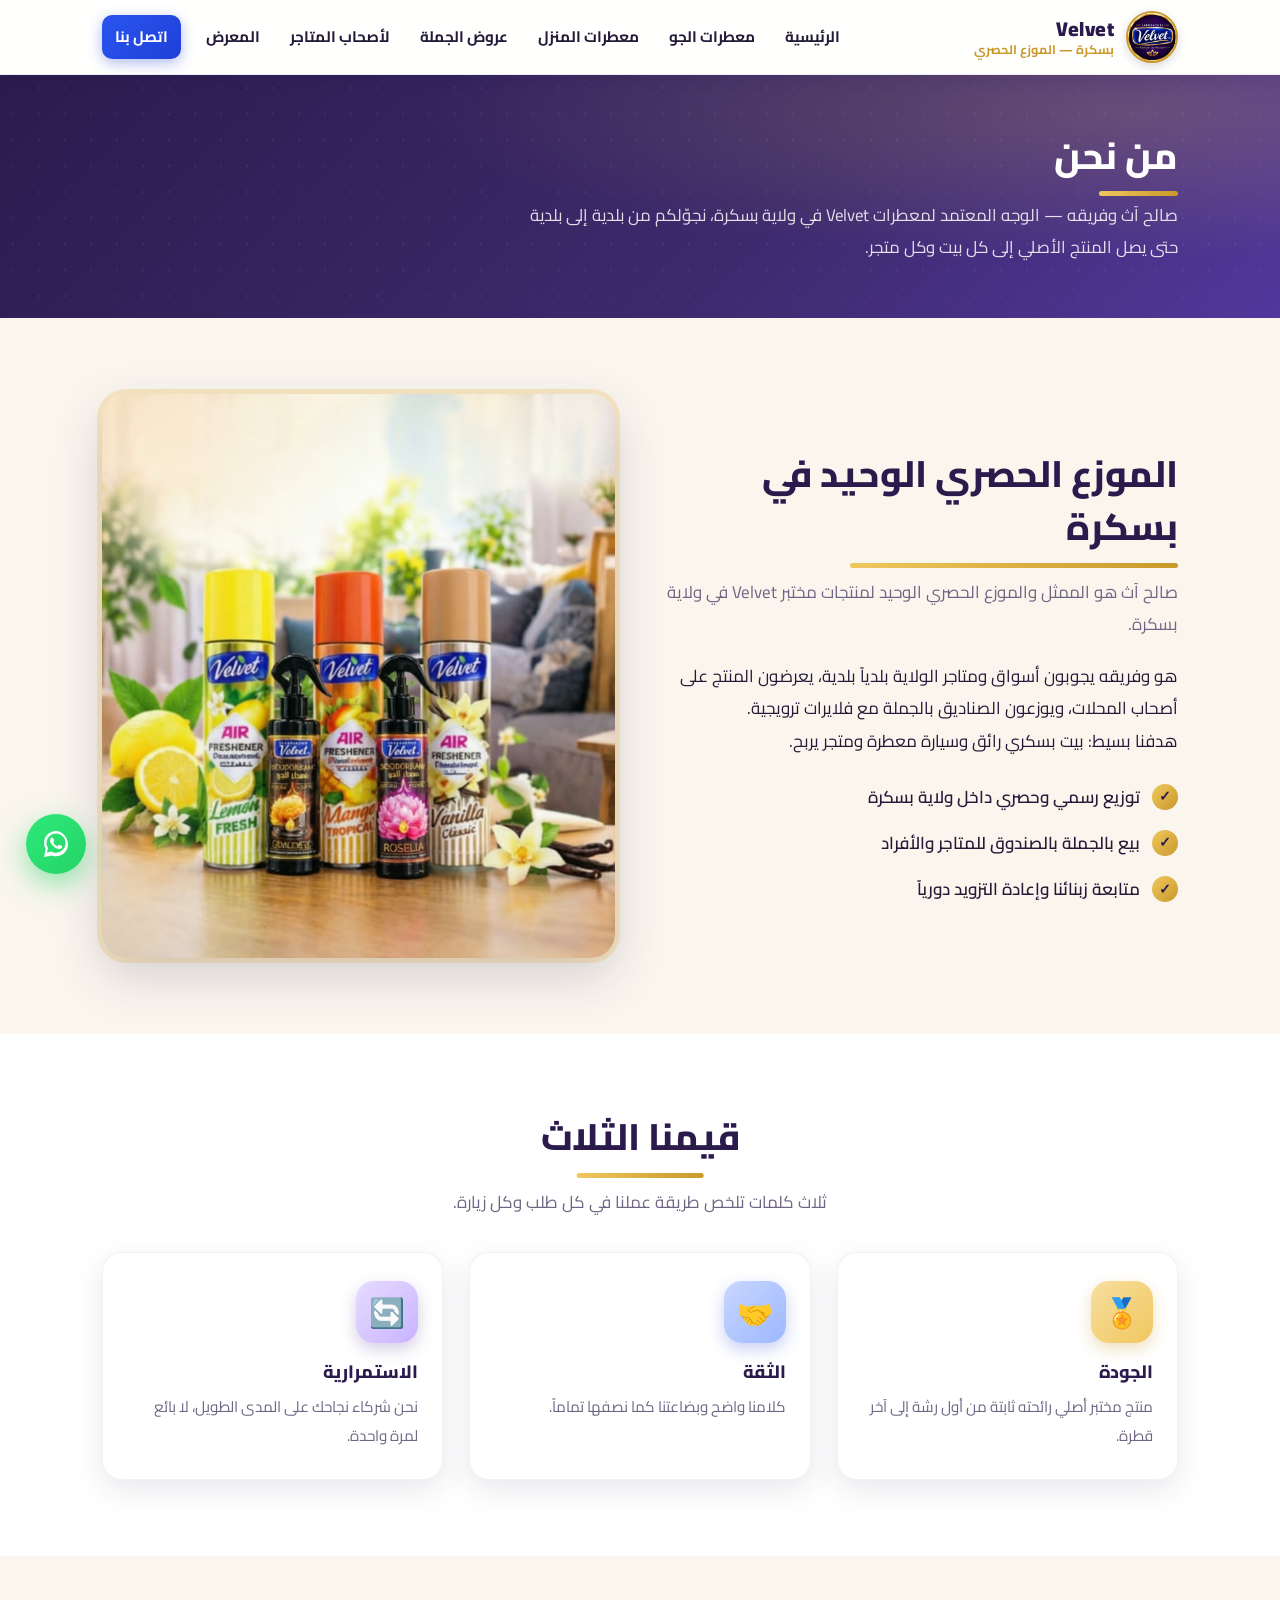
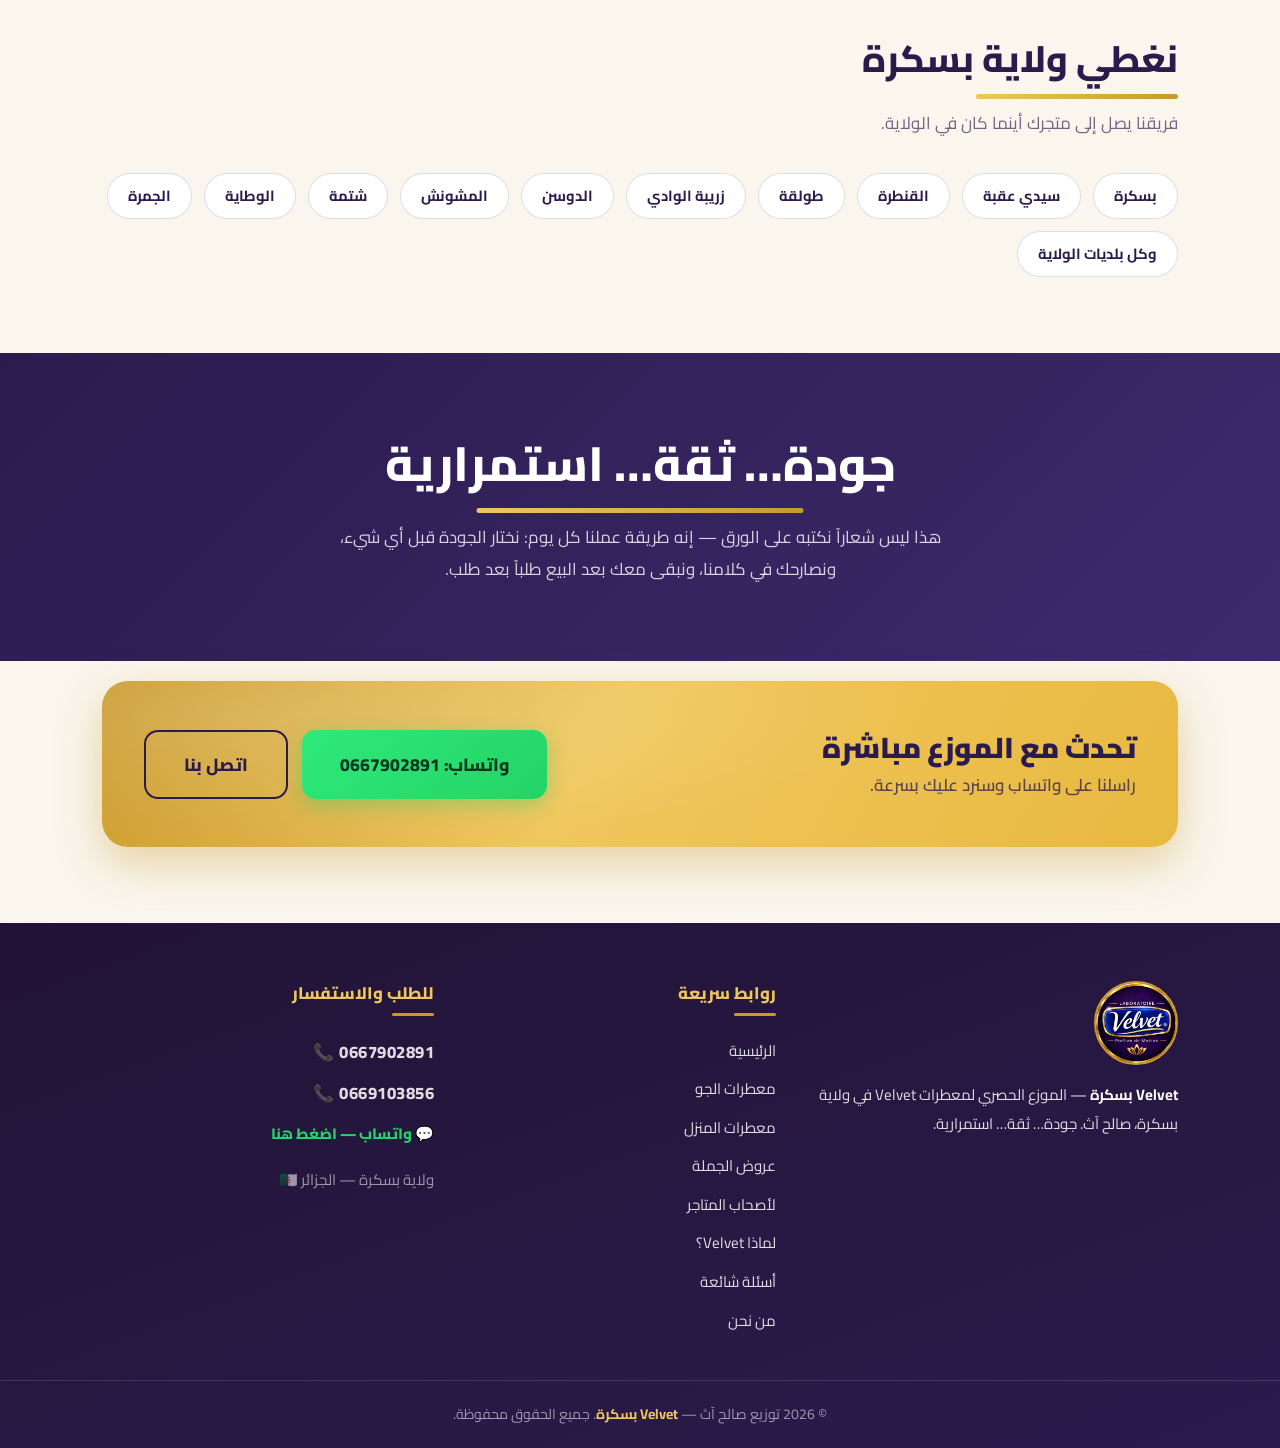
==== index.html @ 6534874d "Add files via upload first commit" ====
<!DOCTYPE html>
<html lang="ar" dir="rtl">
<head>
  <meta charset="UTF-8">
  <meta name="viewport" content="width=device-width, initial-scale=1.0">
  <title>من نحن | صالح آث — الموزع الحصري لمعطرات Velvet في بسكرة</title>
  <meta name="description" content="تعرف على صالح آث وفريقه — الموزع الحصري الوحيد لمعطرات Velvet في ولاية بسكرة. جودة… ثقة… استمرارية. 0667902891">
  <link rel="icon" type="image/jpeg" href="assets/img/velvet-logo.jpg">
  <link rel="preconnect" href="https://fonts.googleapis.com">
  <link rel="preconnect" href="https://fonts.gstatic.com" crossorigin>
  <link href="https://fonts.googleapis.com/css2?family=Cairo:wght@400;600;700;800;900&display=swap" rel="stylesheet">
  <link rel="stylesheet" href="css/style.css">
</head>
<body>

  <!-- ===== الترويسة ===== -->
  <header class="site-header">
    <div class="container header-inner">
      <a href="index.html" class="brand">
        <img src="assets/img/velvet-logo.jpg" alt="شعار Velvet" class="brand-logo">
        <span class="brand-text">
          <strong>Velvet</strong>
          <small>بسكرة — الموزع الحصري</small>
        </span>
      </a>
      <nav class="main-nav" id="mainNav">
        <a href="index.html">الرئيسية</a>
        <a href="air-freshener.html">معطرات الجو</a>
        <a href="home-parfum.html">معطرات المنزل</a>
        <a href="offers.html">عروض الجملة</a>
        <a href="for-stores.html">لأصحاب المتاجر</a>
        <a href="gallery.html">المعرض</a>
        <a href="contact.html" class="nav-cta">اتصل بنا</a>
      </nav>
      <button class="nav-toggle" id="navToggle" aria-label="فتح القائمة">☰</button>
    </div>
  </header>

  <main>
    <!-- ===== واجهة الصفحة ===== -->
    <section class="page-hero">
      <div class="container">
        <h1 class="section-title">من نحن</h1>
        <p>صالح آث وفريقه — الوجه المعتمد لمعطرات Velvet في ولاية بسكرة، نجوّلكم من بلدية إلى بلدية حتى يصل المنتج الأصلي إلى كل بيت وكل متجر.</p>
      </div>
    </section>

    <!-- ===== من هو صالح آث ===== -->
    <section class="section">
      <div class="container split">
        <div class="reveal">
          <h2 class="section-title">الموزع الحصري الوحيد في بسكرة</h2>
          <p class="section-sub" style="margin-bottom: 20px;">
            صالح آث هو الممثل والموزع الحصري الوحيد لمنتجات مختبر Velvet في ولاية بسكرة.
          </p>
          <p>
            هو وفريقه يجوبون أسواق ومتاجر الولاية بلدياً بلدية، يعرضون المنتج على أصحاب المحلات، ويوزعون الصناديق بالجملة مع فلايرات ترويجية.
          </p>
          <p style="margin-bottom: 24px;">
            هدفنا بسيط: بيت بسكري رائق وسيارة معطرة ومتجر يربح.
          </p>
          <ul class="check-list">
            <li>توزيع رسمي وحصري داخل ولاية بسكرة</li>
            <li>بيع بالجملة بالصندوق للمتاجر والأفراد</li>
            <li>متابعة زبنائنا وإعادة التزويد دورياً</li>
          </ul>
        </div>
        <div class="split-img-wrap reveal">
          <img src="assets/img/collection.jpg" alt="عائلتا منتجات Velvet — معطرات الجو والمنزل" class="split-img">
        </div>
      </div>
    </section>

    <!-- ===== قيمنا الثلاث ===== -->
    <section class="section section-alt">
      <div class="container">
        <div class="center">
          <h2 class="section-title">قيمنا الثلاث</h2>
          <p class="section-sub">ثلاث كلمات تلخص طريقة عملنا في كل طلب وكل زيارة.</p>
        </div>
        <div class="grid-3">
          <div class="feature reveal">
            <div class="feature-icon">🏅</div>
            <h3>الجودة</h3>
            <p>منتج مختبر أصلي رائحته ثابتة من أول رشة إلى آخر قطرة.</p>
          </div>
          <div class="feature reveal">
            <div class="feature-icon blue">🤝</div>
            <h3>الثقة</h3>
            <p>كلامنا واضح وبضاعتنا كما نصفها تماماً.</p>
          </div>
          <div class="feature reveal">
            <div class="feature-icon purple">🔄</div>
            <h3>الاستمرارية</h3>
            <p>نحن شركاء نجاحك على المدى الطويل، لا بائع لمرة واحدة.</p>
          </div>
        </div>
      </div>
    </section>

    <!-- ===== تغطية الولاية ===== -->
    <section class="section">
      <div class="container reveal">
        <h2 class="section-title">نغطي ولاية بسكرة</h2>
        <p class="section-sub">فريقنا يصل إلى متجرك أينما كان في الولاية.</p>
        <div class="chip-row">
          <span class="chip">بسكرة</span>
          <span class="chip">سيدي عقبة</span>
          <span class="chip">القنطرة</span>
          <span class="chip">طولقة</span>
          <span class="chip">زريبة الوادي</span>
          <span class="chip">الدوسن</span>
          <span class="chip">المشونش</span>
          <span class="chip">شتمة</span>
          <span class="chip">الوطاية</span>
          <span class="chip">الجمرة</span>
          <span class="chip">وكل بلديات الولاية</span>
        </div>
      </div>
    </section>

    <!-- ===== الشعار ===== -->
    <section class="section section-dark">
      <div class="container center reveal">
        <h2 class="section-title" style="font-size: clamp(2rem, 5vw, 3rem);">جودة… ثقة… استمرارية</h2>
        <p class="section-sub" style="margin-bottom: 0;">
          هذا ليس شعاراً نكتبه على الورق — إنه طريقة عملنا كل يوم: نختار الجودة قبل أي شيء، ونصارحك في كلامنا، ونبقى معك بعد البيع طلباً بعد طلب.
        </p>
      </div>
    </section>

    <!-- ===== دعوة للتواصل ===== -->
    <section class="section" style="padding-top: 20px;">
      <div class="container">
        <div class="cta-band reveal">
          <div>
            <h2>تحدث مع الموزع مباشرة</h2>
            <p>راسلنا على واتساب وسنرد عليك بسرعة.</p>
          </div>
          <div class="cta-actions">
            <a href="https://wa.me/213667902891" class="btn btn-wa btn-lg" target="_blank" rel="noopener">واتساب: 0667902891</a>
            <a href="contact.html" class="btn btn-outline-dark btn-lg">اتصل بنا</a>
          </div>
        </div>
      </div>
    </section>
  </main>

  <!-- ===== التذييل ===== -->
  <footer class="site-footer">
    <div class="container footer-grid">
      <div class="footer-col">
        <img src="assets/img/velvet-logo.jpg" alt="Velvet — Parfum de Maison" class="footer-logo">
        <p><strong style="color:#fff;">Velvet بسكرة</strong> — الموزع الحصري لمعطرات Velvet في ولاية بسكرة، صالح آث. جودة… ثقة… استمرارية.</p>
      </div>
      <div class="footer-col">
        <h4>روابط سريعة</h4>
        <a href="index.html">الرئيسية</a>
        <a href="air-freshener.html">معطرات الجو</a>
        <a href="home-parfum.html">معطرات المنزل</a>
        <a href="offers.html">عروض الجملة</a>
        <a href="for-stores.html">لأصحاب المتاجر</a>
        <a href="why-us.html">لماذا Velvet؟</a>
        <a href="faq.html">أسئلة شائعة</a>
        <a href="about.html">من نحن</a>
      </div>
      <div class="footer-col">
        <h4>للطلب والاستفسار</h4>
        <a class="footer-phone" href="tel:0667902891">📞 0667902891</a>
        <a class="footer-phone" href="tel:0669103856">📞 0669103856</a>
        <a class="footer-wa" href="https://wa.me/213667902891" target="_blank" rel="noopener">💬 واتساب — اضغط هنا</a>
        <p class="footer-note">ولاية بسكرة — الجزائر 🇩🇿</p>
      </div>
    </div>
    <div class="footer-bottom">
      © <span id="year">2026</span> توزيع صالح آث — <span class="gold">Velvet بسكرة</span>. جميع الحقوق محفوظة.
    </div>
  </footer>

  <!-- ===== زر واتساب العائم ===== -->
  <a href="https://wa.me/213667902891" class="wa-float" target="_blank" rel="noopener" aria-label="تواصل معنا عبر واتساب">
    <svg viewBox="0 0 32 32"><path d="M16 3C9.4 3 4 8.4 4 15c0 2.1.6 4.2 1.7 6L4 29l8.2-1.6c1.2.6 2.5.9 3.8.9 6.6 0 12-5.4 12-12S22.6 3 16 3zm0 21.8c-1.2 0-2.4-.3-3.4-.9l-.7-.4-4.9 1 1-4.7-.5-.7C6.9 17.9 6.5 16.5 6.5 15 6.5 9.8 10.8 5.5 16 5.5S25.5 9.8 25.5 15 21.2 24.8 16 24.8zm5.4-7.1c-.3-.1-1.7-.9-2-1-.3-.1-.5-.1-.7.1-.2.3-.8 1-.9 1.2-.2.2-.3.2-.6.1-.3-.1-1.2-.5-2.3-1.4-.9-.8-1.4-1.7-1.6-2-.2-.3 0-.5.1-.6l.5-.6c.2-.2.2-.3.3-.5.1-.2 0-.4 0-.5 0-.1-.7-1.7-1-2.3-.3-.6-.5-.5-.7-.5h-.6c-.2 0-.5.1-.8.4-.3.3-1 1-1 2.5s1.1 2.9 1.2 3.1c.1.2 2.1 3.2 5.1 4.5.7.3 1.3.5 1.7.6.7.2 1.4.2 1.9.1.6-.1 1.7-.7 2-1.4.2-.7.2-1.3.2-1.4-.1-.1-.3-.2-.6-.3z"/></svg>
  </a>

  <script src="js/config.js"></script>
  <script src="js/main.js"></script>
</body>
</html>
---- css/style.css ----
/* ============================================================
   Velvet Biskra — Design System
   الموزع الحصري لولاية بسكرة — صالح آث
   ============================================================ */

:root {
  --purple: #2b1b4d;
  --purple-2: #3d2a6d;
  --purple-3: #52379b;
  --blue: #1e40d8;
  --blue-2: #2a55f0;
  --gold: #c9992b;
  --gold-2: #f0c75e;
  --gold-3: #f7dfa0;
  --cream: #faf6ee;
  --cream-2: #f3ecdd;
  --white: #ffffff;
  --ink: #241a38;
  --muted: #6f6584;
  --green: #25d366;
  --green-dark: #128c4b;
  --shadow: 0 10px 30px rgba(43, 27, 77, 0.10);
  --shadow-lg: 0 18px 50px rgba(43, 27, 77, 0.18);
  --radius: 20px;
  --header-h: 74px;
}

* { margin: 0; padding: 0; box-sizing: border-box; }

html { scroll-behavior: smooth; }

body {
  font-family: 'Cairo', 'Segoe UI', Tahoma, sans-serif;
  background: var(--cream);
  color: var(--ink);
  line-height: 1.9;
  font-size: 17px;
  overflow-x: hidden;
}

img { max-width: 100%; display: block; }
a { color: inherit; text-decoration: none; }
ul { list-style: none; }

.container {
  max-width: 1120px;
  margin-inline: auto;
  padding-inline: 22px;
}

main { min-height: 60vh; }

/* ---------- Typography ---------- */

h1, h2, h3, h4 { line-height: 1.45; font-weight: 800; }

.section-title {
  font-size: clamp(1.55rem, 3.4vw, 2.3rem);
  color: var(--purple);
  position: relative;
  display: inline-block;
  padding-bottom: 14px;
  margin-bottom: 8px;
}

.section-title::after {
  content: "";
  position: absolute;
  bottom: 0;
  right: 0;
  width: 64%;
  height: 5px;
  border-radius: 99px;
  background: linear-gradient(90deg, var(--gold-2), var(--gold));
}

.section-sub {
  color: var(--muted);
  font-size: 1.06rem;
  max-width: 640px;
  margin-bottom: 34px;
}

.center { text-align: center; }
.center .section-title::after { right: 50%; transform: translateX(50%); }
.center .section-sub { margin-inline: auto; }

/* ---------- Header ---------- */

.site-header {
  position: sticky;
  top: 0;
  z-index: 100;
  background: rgba(255, 255, 255, 0.92);
  backdrop-filter: blur(10px);
  -webkit-backdrop-filter: blur(10px);
  border-bottom: 1px solid rgba(43, 27, 77, 0.08);
  box-shadow: 0 2px 18px rgba(43, 27, 77, 0.06);
}

.header-inner {
  height: var(--header-h);
  display: flex;
  align-items: center;
  justify-content: space-between;
  gap: 18px;
}

.brand { display: flex; align-items: center; gap: 12px; flex-shrink: 0; }

.brand-logo {
  width: 52px;
  height: 52px;
  border-radius: 50%;
  object-fit: cover;
  border: 2px solid var(--gold);
  box-shadow: 0 3px 10px rgba(43, 27, 77, 0.18);
}

.brand-text { display: flex; flex-direction: column; line-height: 1.3; }
.brand-text strong { color: var(--purple); font-size: 1.25rem; font-weight: 900; letter-spacing: 0.5px; }
.brand-text small { color: var(--gold); font-weight: 700; font-size: 0.78rem; }

.main-nav { display: flex; align-items: center; gap: 4px; }

.main-nav a {
  padding: 8px 13px;
  border-radius: 10px;
  font-weight: 700;
  font-size: 0.95rem;
  color: var(--ink);
  transition: color .2s, background .2s;
}

.main-nav a:hover { color: var(--blue); background: rgba(30, 64, 216, 0.07); }

.main-nav a.active { color: var(--purple); background: rgba(201, 153, 43, 0.14); }

.main-nav a.nav-cta {
  background: linear-gradient(135deg, var(--blue-2), var(--blue));
  color: #fff;
  margin-inline-start: 8px;
  box-shadow: 0 4px 14px rgba(30, 64, 216, 0.35);
}

.main-nav a.nav-cta:hover { background: var(--blue); color: #fff; }

.nav-toggle {
  display: none;
  background: none;
  border: 2px solid var(--purple);
  color: var(--purple);
  font-size: 1.45rem;
  border-radius: 12px;
  width: 46px;
  height: 46px;
  cursor: pointer;
  line-height: 1;
}

/* ---------- Hero (home) ---------- */

.hero {
  position: relative;
  background:
    radial-gradient(ellipse 60% 45% at 85% 10%, rgba(240, 199, 94, 0.22), transparent),
    radial-gradient(ellipse 50% 40% at 10% 90%, rgba(42, 85, 240, 0.30), transparent),
    linear-gradient(135deg, var(--purple) 0%, var(--purple-2) 55%, var(--purple-3) 100%);
  color: #fff;
  overflow: hidden;
}

.hero::before {
  content: "";
  position: absolute;
  inset: 0;
  background-image: radial-gradient(rgba(255,255,255,0.07) 1.5px, transparent 1.5px);
  background-size: 26px 26px;
  pointer-events: none;
}

.hero-inner {
  display: grid;
  grid-template-columns: 1.15fr 0.85fr;
  align-items: center;
  gap: 44px;
  padding-block: 72px 84px;
}

.hero-badge {
  display: inline-flex;
  align-items: center;
  gap: 8px;
  background: linear-gradient(135deg, var(--gold-2), var(--gold));
  color: var(--purple);
  font-weight: 800;
  font-size: 0.9rem;
  padding: 7px 18px;
  border-radius: 99px;
  margin-bottom: 20px;
  box-shadow: 0 4px 16px rgba(201, 153, 43, 0.45);
}

.hero-title {
  font-size: clamp(1.9rem, 5vw, 3.1rem);
  font-weight: 900;
  margin-bottom: 16px;
}

.hero-title .gold { color: var(--gold-2); }

.hero-lead {
  font-size: 1.12rem;
  color: rgba(255, 255, 255, 0.88);
  max-width: 540px;
  margin-bottom: 30px;
}

.hero-cta { display: flex; flex-wrap: wrap; gap: 14px; }

.hero-img-wrap { position: relative; }

.hero-img {
  border-radius: 26px;
  box-shadow: var(--shadow-lg), 0 0 0 6px rgba(240, 199, 94, 0.25);
  transform: rotate(-1.5deg);
  width: 100%;
  object-fit: cover;
  aspect-ratio: 4 / 4.6;
}

.hero-strip {
  display: flex;
  align-items: center;
  gap: 12px;
  background: rgba(255, 255, 255, 0.12);
  border: 1px solid rgba(255, 255, 255, 0.22);
  backdrop-filter: blur(6px);
  border-radius: 16px;
  padding: 10px 18px;
  position: absolute;
  bottom: -22px;
  right: 18px;
  font-weight: 800;
  font-size: 0.92rem;
  box-shadow: var(--shadow);
}

.hero-strip .dot { width: 10px; height: 10px; border-radius: 50%; background: var(--green); box-shadow: 0 0 0 4px rgba(37, 211, 102, 0.25); }

/* ---------- Inner page hero ---------- */

.page-hero {
  background:
    radial-gradient(ellipse 55% 60% at 88% 15%, rgba(240, 199, 94, 0.20), transparent),
    linear-gradient(135deg, var(--purple) 0%, var(--purple-2) 60%, var(--purple-3) 100%);
  color: #fff;
  padding-block: 54px;
  position: relative;
  overflow: hidden;
}

.page-hero::before {
  content: "";
  position: absolute;
  inset: 0;
  background-image: radial-gradient(rgba(255,255,255,0.06) 1.5px, transparent 1.5px);
  background-size: 26px 26px;
}

.page-hero .section-title { color: #fff; margin-bottom: 4px; }
.page-hero .section-title::after { background: linear-gradient(90deg, var(--gold-2), var(--gold)); }
.page-hero p { color: rgba(255,255,255,0.85); max-width: 660px; font-size: 1.05rem; }

/* ---------- Buttons ---------- */

.btn {
  display: inline-flex;
  align-items: center;
  justify-content: center;
  gap: 10px;
  padding: 13px 30px;
  border-radius: 14px;
  font-weight: 800;
  font-size: 1.02rem;
  transition: transform .18s, box-shadow .18s, background .18s;
  cursor: pointer;
  border: none;
}

.btn:hover { transform: translateY(-2px); }

.btn-gold {
  background: linear-gradient(135deg, var(--gold-2), var(--gold));
  color: var(--purple);
  box-shadow: 0 6px 20px rgba(201, 153, 43, 0.45);
}

.btn-wa {
  background: linear-gradient(135deg, #2ee97a, var(--green));
  color: #08371d;
  box-shadow: 0 6px 20px rgba(37, 211, 102, 0.4);
}

.btn-blue {
  background: linear-gradient(135deg, var(--blue-2), var(--blue));
  color: #fff;
  box-shadow: 0 6px 20px rgba(30, 64, 216, 0.4);
}

.btn-outline {
  background: transparent;
  color: #fff;
  border: 2px solid rgba(255, 255, 255, 0.65);
}

.btn-outline:hover { background: rgba(255, 255, 255, 0.12); }

.btn-outline-dark {
  background: transparent;
  color: var(--purple);
  border: 2px solid var(--purple);
}

.btn-outline-dark:hover { background: rgba(43, 27, 77, 0.06); }

.btn-lg { padding: 16px 38px; font-size: 1.1rem; }

/* ---------- Sections ---------- */

.section { padding-block: 76px; }

.section-alt { background: var(--white); }

.section-dark {
  background: linear-gradient(135deg, var(--purple) 0%, var(--purple-2) 100%);
  color: #fff;
}

.section-dark .section-title { color: #fff; }
.section-dark .section-sub { color: rgba(255, 255, 255, 0.8); }

/* ---------- Grids & Cards ---------- */

.grid-2 { display: grid; grid-template-columns: repeat(2, 1fr); gap: 26px; }
.grid-3 { display: grid; grid-template-columns: repeat(3, 1fr); gap: 26px; }
.grid-4 { display: grid; grid-template-columns: repeat(4, 1fr); gap: 22px; }

.card {
  background: var(--white);
  border-radius: var(--radius);
  box-shadow: var(--shadow);
  overflow: hidden;
  transition: transform .22s, box-shadow .22s;
  display: flex;
  flex-direction: column;
  border: 1px solid rgba(43, 27, 77, 0.06);
}

.card:hover { transform: translateY(-6px); box-shadow: var(--shadow-lg); }

.card-img { width: 100%; object-fit: cover; aspect-ratio: 4 / 4.4; }

.card-body { padding: 24px 24px 28px; flex: 1; display: flex; flex-direction: column; align-items: flex-start; gap: 10px; }

.card-title { font-size: 1.22rem; color: var(--purple); font-weight: 800; }

.card-text { color: var(--muted); font-size: 0.98rem; flex: 1; }

.card .btn { margin-top: 8px; }

.tag {
  display: inline-block;
  background: rgba(201, 153, 43, 0.15);
  color: #8a6510;
  font-size: 0.8rem;
  font-weight: 800;
  padding: 3px 13px;
  border-radius: 99px;
}

.tag-blue { background: rgba(30, 64, 216, 0.1); color: var(--blue); }

/* ---------- Feature cards ---------- */

.feature {
  background: var(--white);
  border-radius: var(--radius);
  padding: 28px 24px;
  box-shadow: var(--shadow);
  border: 1px solid rgba(43, 27, 77, 0.06);
  transition: transform .22s, box-shadow .22s;
}

.feature:hover { transform: translateY(-5px); box-shadow: var(--shadow-lg); }

.feature-icon {
  width: 62px;
  height: 62px;
  border-radius: 18px;
  display: flex;
  align-items: center;
  justify-content: center;
  font-size: 1.8rem;
  margin-bottom: 16px;
  background: linear-gradient(135deg, var(--gold-3), var(--gold-2));
  box-shadow: 0 6px 16px rgba(201, 153, 43, 0.3);
}

.feature-icon.blue { background: linear-gradient(135deg, #c9d6ff, #9db8ff); box-shadow: 0 6px 16px rgba(30, 64, 216, 0.25); }
.feature-icon.purple { background: linear-gradient(135deg, #e6dcff, #c9b3ff); box-shadow: 0 6px 16px rgba(82, 55, 155, 0.25); }

.feature h3 { font-size: 1.12rem; color: var(--purple); margin-bottom: 8px; }

.feature p { color: var(--muted); font-size: 0.95rem; }

.section-dark .feature { background: rgba(255, 255, 255, 0.07); border-color: rgba(255, 255, 255, 0.14); backdrop-filter: blur(4px); }
.section-dark .feature h3 { color: var(--gold-2); }
.section-dark .feature p { color: rgba(255, 255, 255, 0.82); }
.section-dark .feature-icon { background: linear-gradient(135deg, var(--gold-2), var(--gold)); }

/* ---------- Check list ---------- */

.check-list { display: flex; flex-direction: column; gap: 14px; }

.check-list li {
  position: relative;
  padding-inline-start: 38px;
  font-weight: 600;
}

.check-list li::before {
  content: "✓";
  position: absolute;
  right: 0;
  top: 3px;
  width: 26px;
  height: 26px;
  border-radius: 50%;
  background: linear-gradient(135deg, var(--gold-2), var(--gold));
  color: var(--purple);
  font-weight: 900;
  font-size: 0.85rem;
  display: flex;
  align-items: center;
  justify-content: center;
}

/* ---------- Steps ---------- */

.steps { display: grid; grid-template-columns: repeat(3, 1fr); gap: 26px; counter-reset: step; }

.step {
  background: var(--white);
  border-radius: var(--radius);
  padding: 34px 26px 28px;
  box-shadow: var(--shadow);
  text-align: center;
  position: relative;
  border: 1px solid rgba(43, 27, 77, 0.06);
}

.step-num {
  width: 54px;
  height: 54px;
  margin: 0 auto 16px;
  border-radius: 50%;
  background: linear-gradient(135deg, var(--purple-2), var(--purple));
  color: var(--gold-2);
  font-size: 1.5rem;
  font-weight: 900;
  display: flex;
  align-items: center;
  justify-content: center;
  box-shadow: 0 8px 20px rgba(43, 27, 77, 0.3);
}

.step h3 { color: var(--purple); font-size: 1.1rem; margin-bottom: 8px; }
.step p { color: var(--muted); font-size: 0.95rem; }

/* ---------- Scent cards ---------- */

.scent-card {
  background: var(--white);
  border-radius: 18px;
  padding: 22px;
  box-shadow: var(--shadow);
  border: 1px solid rgba(43, 27, 77, 0.06);
  display: flex;
  align-items: center;
  gap: 16px;
  transition: transform .2s, box-shadow .2s;
}

.scent-card:hover { transform: translateY(-4px); box-shadow: var(--shadow-lg); }

.scent-dot {
  width: 52px;
  height: 52px;
  border-radius: 16px;
  flex-shrink: 0;
  display: flex;
  align-items: center;
  justify-content: center;
  font-size: 1.5rem;
  box-shadow: inset 0 -4px 8px rgba(0,0,0,0.12), 0 5px 12px rgba(43, 27, 77, 0.15);
}

.scent-card h3 { font-size: 1.05rem; color: var(--purple); }
.scent-card small { display: block; color: var(--gold); font-weight: 800; font-size: 0.8rem; letter-spacing: 0.4px; }
.scent-card p { color: var(--muted); font-size: 0.88rem; line-height: 1.7; }

/* ---------- Chips ---------- */

.chip-row { display: flex; flex-wrap: wrap; gap: 12px; }

.chip {
  background: var(--white);
  border: 1.5px solid rgba(43, 27, 77, 0.15);
  border-radius: 99px;
  padding: 8px 20px;
  font-weight: 700;
  font-size: 0.92rem;
  color: var(--purple);
  transition: all .2s;
}

.chip:hover { border-color: var(--gold); background: rgba(240, 199, 94, 0.15); transform: translateY(-2px); }

.section-dark .chip { background: rgba(255,255,255,0.08); border-color: rgba(255,255,255,0.2); color: #fff; }
.section-dark .chip:hover { border-color: var(--gold-2); background: rgba(240, 199, 94, 0.15); }

/* ---------- Split layout ---------- */

.split { display: grid; grid-template-columns: 1fr 1fr; gap: 50px; align-items: center; }

.split-img {
  border-radius: 24px;
  box-shadow: var(--shadow-lg), 0 0 0 5px rgba(240, 199, 94, 0.3);
  width: 100%;
  object-fit: cover;
  aspect-ratio: 4 / 4.4;
}

.split-img.flat { box-shadow: var(--shadow-lg); }

/* ---------- CTA band ---------- */

.cta-band {
  background:
    radial-gradient(ellipse 60% 80% at 15% 20%, rgba(255,255,255,0.16), transparent),
    linear-gradient(120deg, var(--gold) 0%, var(--gold-2) 45%, #e8b93f 100%);
  border-radius: 26px;
  padding: 46px 42px;
  display: flex;
  align-items: center;
  justify-content: space-between;
  gap: 30px;
  flex-wrap: wrap;
  box-shadow: 0 16px 44px rgba(201, 153, 43, 0.4);
}

.cta-band h2 { color: var(--purple); font-size: clamp(1.3rem, 2.8vw, 1.8rem); font-weight: 900; }

.cta-band p { color: rgba(43, 27, 77, 0.75); font-weight: 600; }

.cta-band .cta-actions { display: flex; gap: 14px; flex-wrap: wrap; }

/* ---------- QR ---------- */

.qr-wrap { display: flex; flex-wrap: wrap; gap: 30px; align-items: center; justify-content: center; }

.qr-box {
  background: var(--white);
  border-radius: 22px;
  padding: 26px;
  box-shadow: var(--shadow-lg);
  text-align: center;
  max-width: 300px;
  border: 1px solid rgba(43, 27, 77, 0.08);
}

.qr-box img { border-radius: 12px; margin-inline: auto; }

.qr-box h3 { color: var(--purple); margin-top: 14px; font-size: 1.05rem; }
.qr-box p { color: var(--muted); font-size: 0.88rem; }

/* ---------- FAQ ---------- */

.faq { display: flex; flex-direction: column; gap: 14px; max-width: 820px; margin-inline: auto; }

.faq-item {
  background: var(--white);
  border-radius: 16px;
  box-shadow: var(--shadow);
  border: 1px solid rgba(43, 27, 77, 0.07);
  overflow: hidden;
}

.faq-item summary {
  cursor: pointer;
  padding: 18px 56px 18px 22px;
  font-weight: 800;
  color: var(--purple);
  list-style: none;
  position: relative;
  font-size: 1.02rem;
}

.faq-item summary::-webkit-details-marker { display: none; }

.faq-item summary::after {
  content: "+";
  position: absolute;
  right: 18px;
  top: 50%;
  transform: translateY(-50%);
  width: 28px;
  height: 28px;
  border-radius: 50%;
  background: rgba(201, 153, 43, 0.16);
  color: var(--gold);
  font-size: 1.2rem;
  font-weight: 900;
  display: flex;
  align-items: center;
  justify-content: center;
  transition: transform .25s;
}

.faq-item[open] summary::after { content: "−"; transform: translateY(-50%) rotate(180deg); }

.faq-item .faq-body { padding: 0 22px 20px; color: var(--muted); }

/* ---------- Gallery ---------- */

.gallery-grid { display: grid; grid-template-columns: repeat(3, 1fr); gap: 20px; }

.gallery-item {
  border-radius: 18px;
  overflow: hidden;
  box-shadow: var(--shadow);
  cursor: zoom-in;
  position: relative;
  border: 1px solid rgba(43, 27, 77, 0.07);
}

.gallery-item img {
  width: 100%;
  height: 100%;
  object-fit: cover;
  aspect-ratio: 3 / 3.6;
  transition: transform .4s;
}

.gallery-item:hover img { transform: scale(1.06); }

.gallery-item .gallery-cap {
  position: absolute;
  inset-inline: 0;
  bottom: 0;
  background: linear-gradient(transparent, rgba(43, 27, 77, 0.85));
  color: #fff;
  padding: 30px 16px 14px;
  font-weight: 700;
  font-size: 0.92rem;
}

/* ---------- Table ---------- */

.table-wrap { overflow-x: auto; border-radius: 18px; box-shadow: var(--shadow); }

.table { width: 100%; border-collapse: collapse; background: var(--white); min-width: 560px; }

.table th {
  background: var(--purple);
  color: var(--gold-2);
  padding: 16px 20px;
  text-align: right;
  font-size: 0.98rem;
}

.table td { padding: 15px 20px; border-bottom: 1px solid rgba(43, 27, 77, 0.08); font-size: 0.95rem; }

.table tr:last-child td { border-bottom: none; }

.table tr:nth-child(even) td { background: rgba(250, 246, 238, 0.6); }

.table .yes { color: var(--green-dark); font-weight: 800; }
.table .no { color: #c0392b; font-weight: 800; }

/* ---------- Contact cards ---------- */

.contact-card {
  background: var(--white);
  border-radius: 22px;
  padding: 34px 28px;
  box-shadow: var(--shadow);
  text-align: center;
  border: 1px solid rgba(43, 27, 77, 0.07);
  transition: transform .22s, box-shadow .22s;
}

.contact-card:hover { transform: translateY(-5px); box-shadow: var(--shadow-lg); }

.contact-card .wa-icon {
  width: 68px;
  height: 68px;
  margin: 0 auto 18px;
  border-radius: 50%;
  background: linear-gradient(135deg, #2ee97a, var(--green));
  display: flex;
  align-items: center;
  justify-content: center;
  box-shadow: 0 8px 22px rgba(37, 211, 102, 0.4);
}

.contact-card .wa-icon svg { width: 34px; height: 34px; fill: #fff; }

.contact-card h3 { color: var(--purple); font-size: 1.3rem; margin-bottom: 4px; }

.contact-card .num {
  display: block;
  font-size: 1.5rem;
  font-weight: 900;
  color: var(--ink);
  direction: ltr;
  letter-spacing: 1px;
  margin-bottom: 18px;
}

/* ---------- Footer ---------- */

.site-footer {
  background: linear-gradient(160deg, #221336, var(--purple));
  color: rgba(255, 255, 255, 0.85);
  margin-top: 0;
}

.footer-grid {
  display: grid;
  grid-template-columns: 1.2fr 1fr 1.1fr;
  gap: 40px;
  padding-block: 58px 40px;
}

.footer-logo {
  width: 84px;
  height: 84px;
  border-radius: 50%;
  border: 2.5px solid var(--gold);
  margin-bottom: 16px;
}

.footer-col h4 {
  color: var(--gold-2);
  margin-bottom: 16px;
  font-size: 1.05rem;
  position: relative;
  padding-bottom: 10px;
}

.footer-col h4::after {
  content: "";
  position: absolute;
  bottom: 0;
  right: 0;
  width: 42px;
  height: 3px;
  border-radius: 99px;
  background: var(--gold);
}

.footer-col p { font-size: 0.94rem; }

.footer-col a { display: block; padding-block: 5px; font-size: 0.94rem; transition: color .2s, transform .2s; }

.footer-col a:hover { color: var(--gold-2); transform: translateX(-4px); }

.footer-phone { font-weight: 800; direction: ltr; text-align: right; font-size: 1.05rem !important; letter-spacing: 0.5px; }

.footer-wa { color: var(--green) !important; font-weight: 800; }

.footer-note { margin-top: 12px; color: rgba(255, 255, 255, 0.55); font-size: 0.85rem; }

.footer-bottom {
  border-top: 1px solid rgba(255, 255, 255, 0.12);
  padding-block: 20px;
  text-align: center;
  font-size: 0.88rem;
  color: rgba(255, 255, 255, 0.55);
}

.footer-bottom .gold { color: var(--gold-2); font-weight: 700; }

/* ---------- Floating WhatsApp ---------- */

.wa-float {
  position: fixed;
  bottom: 26px;
  left: 26px;
  z-index: 200;
  width: 60px;
  height: 60px;
  border-radius: 50%;
  background: linear-gradient(135deg, #2ee97a, var(--green));
  display: flex;
  align-items: center;
  justify-content: center;
  box-shadow: 0 10px 28px rgba(37, 211, 102, 0.5);
  animation: waPulse 2.4s infinite;
  transition: transform .2s;
}

.wa-float:hover { transform: scale(1.1); }

.wa-float svg { width: 32px; height: 32px; fill: #fff; }

@keyframes waPulse {
  0% { box-shadow: 0 10px 28px rgba(37, 211, 102, 0.5), 0 0 0 0 rgba(37, 211, 102, 0.45); }
  70% { box-shadow: 0 10px 28px rgba(37, 211, 102, 0.5), 0 0 0 18px rgba(37, 211, 102, 0); }
  100% { box-shadow: 0 10px 28px rgba(37, 211, 102, 0.5), 0 0 0 0 rgba(37, 211, 102, 0); }
}

/* ---------- Reveal on scroll ---------- */

.js .reveal { opacity: 0; transform: translateY(22px); transition: opacity .6s ease, transform .6s ease; }
.js .reveal.visible { opacity: 1; transform: none; }

@media (prefers-reduced-motion: reduce) {
  .js .reveal { opacity: 1; transform: none; transition: none; }
  html { scroll-behavior: auto; }
  .wa-float { animation: none; }
}

/* ---------- Lightbox ---------- */

.lightbox {
  position: fixed;
  inset: 0;
  z-index: 500;
  background: rgba(20, 10, 35, 0.92);
  display: none;
  align-items: center;
  justify-content: center;
  padding: 30px;
  cursor: zoom-out;
}

.lightbox.open { display: flex; }

.lightbox img {
  max-width: min(92vw, 700px);
  max-height: 88vh;
  border-radius: 18px;
  box-shadow: 0 30px 80px rgba(0, 0, 0, 0.5);
}

/* ---------- Responsive ---------- */

@media (max-width: 960px) {
  .hero-inner { grid-template-columns: 1fr; padding-block: 52px 70px; gap: 50px; }
  .hero-img-wrap { max-width: 440px; margin-inline: auto; }
  .hero-lead { max-width: 100%; }
  .grid-3, .grid-4 { grid-template-columns: repeat(2, 1fr); }
  .split { grid-template-columns: 1fr; gap: 36px; }
  .split-img-wrap { order: -1; max-width: 480px; margin-inline: auto; width: 100%; }
  .gallery-grid { grid-template-columns: repeat(2, 1fr); }
  .footer-grid { grid-template-columns: 1fr 1fr; }
  .steps { grid-template-columns: 1fr; max-width: 560px; margin-inline: auto; }
}

@media (max-width: 860px) {
  .nav-toggle { display: block; }
  .main-nav {
    display: none;
    position: absolute;
    top: 100%;
    right: 0;
    left: 0;
    background: var(--white);
    flex-direction: column;
    align-items: stretch;
    padding: 16px 22px 22px;
    gap: 6px;
    box-shadow: 0 20px 34px rgba(43, 27, 77, 0.16);
    border-top: 1px solid rgba(43, 27, 77, 0.07);
  }
  .main-nav.open { display: flex; }
  .main-nav a { padding: 12px 16px; font-size: 1.02rem; }
  .main-nav a.nav-cta { margin-inline-start: 0; text-align: center; justify-content: center; display: flex; }
}

@media (max-width: 600px) {
  body { font-size: 16px; }
  .section { padding-block: 56px; }
  .grid-2, .grid-3, .grid-4 { grid-template-columns: 1fr; }
  .gallery-grid { grid-template-columns: 1fr 1fr; gap: 12px; }
  .footer-grid { grid-template-columns: 1fr; gap: 30px; padding-block: 44px 32px; }
  .cta-band { padding: 36px 26px; text-align: center; justify-content: center; }
  .cta-band .cta-actions { justify-content: center; width: 100%; }
  .btn { width: 100%; max-width: 340px; }
  .hero-cta { width: 100%; }
  .hero-cta .btn { width: 100%; }
  .wa-float { width: 54px; height: 54px; bottom: 18px; left: 18px; }
  .wa-float svg { width: 28px; height: 28px; }
  .hero-strip { position: static; margin-top: 18px; justify-content: center; }
}
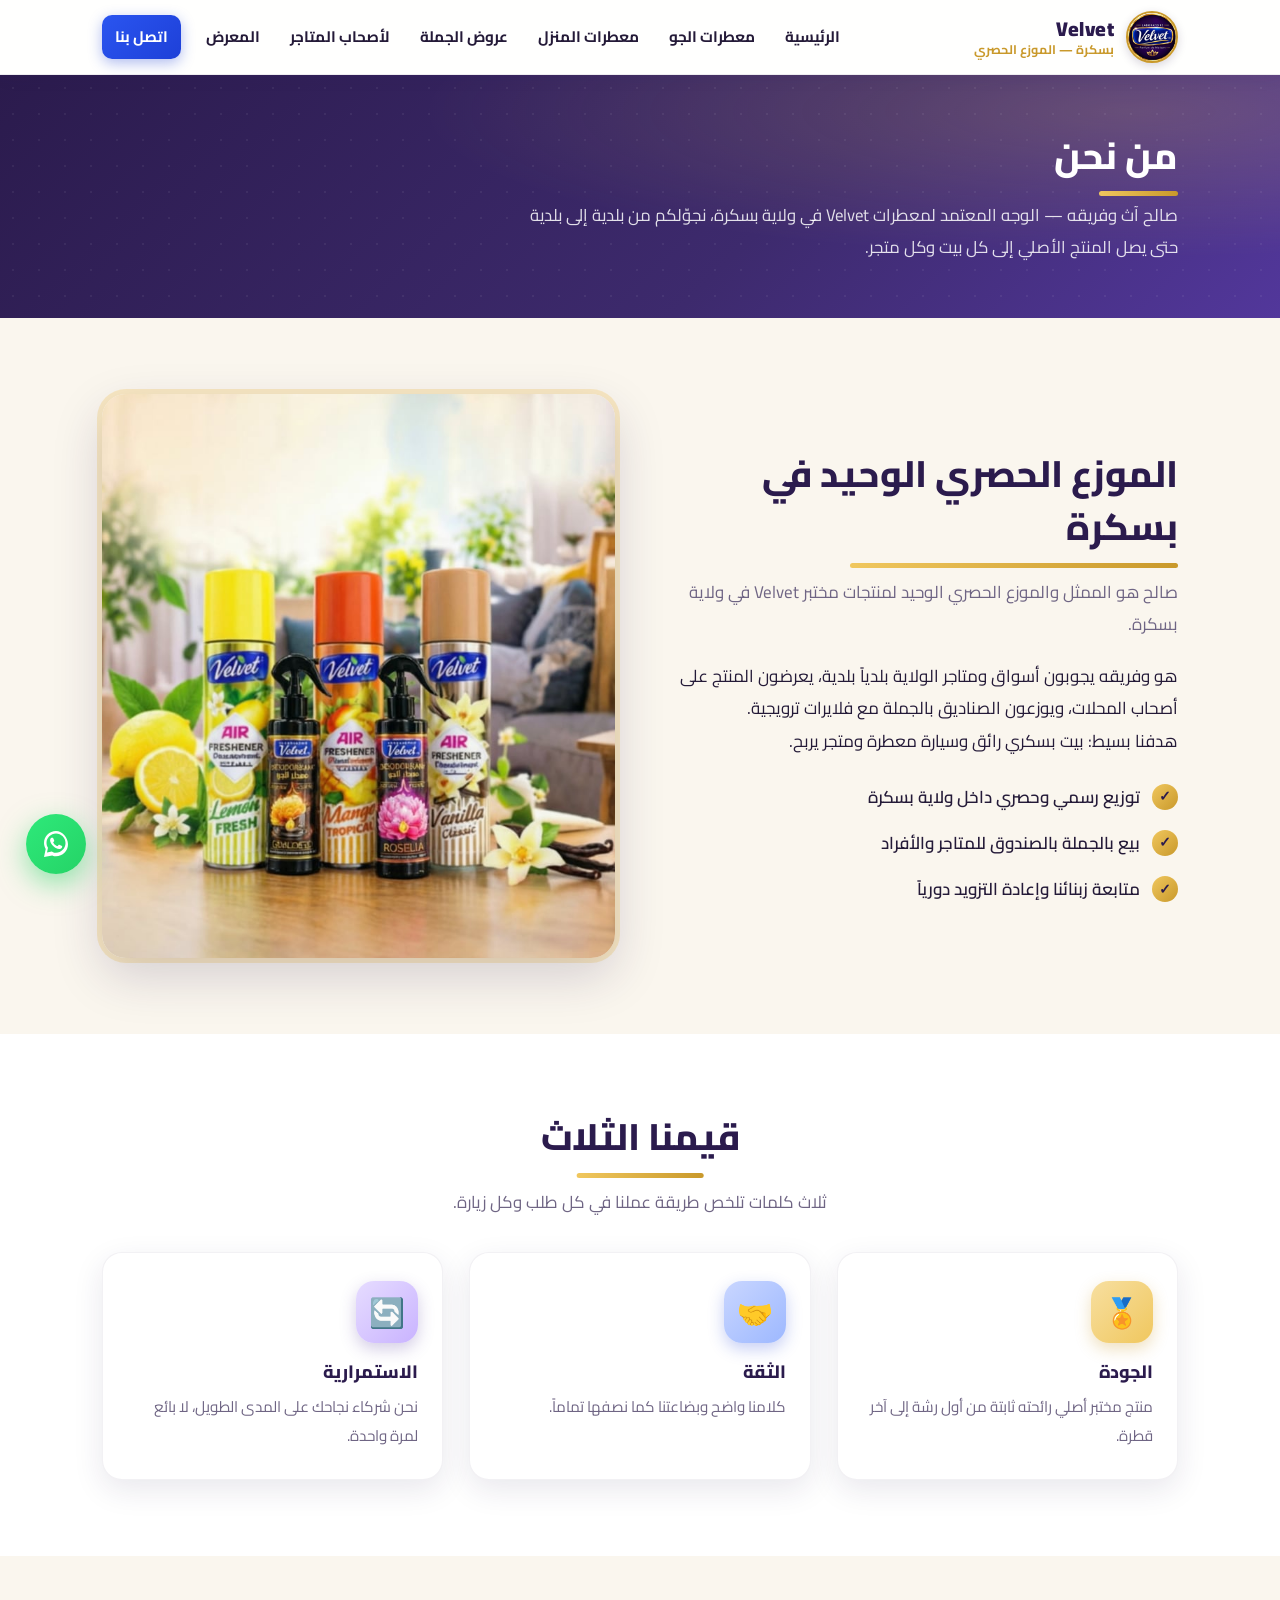
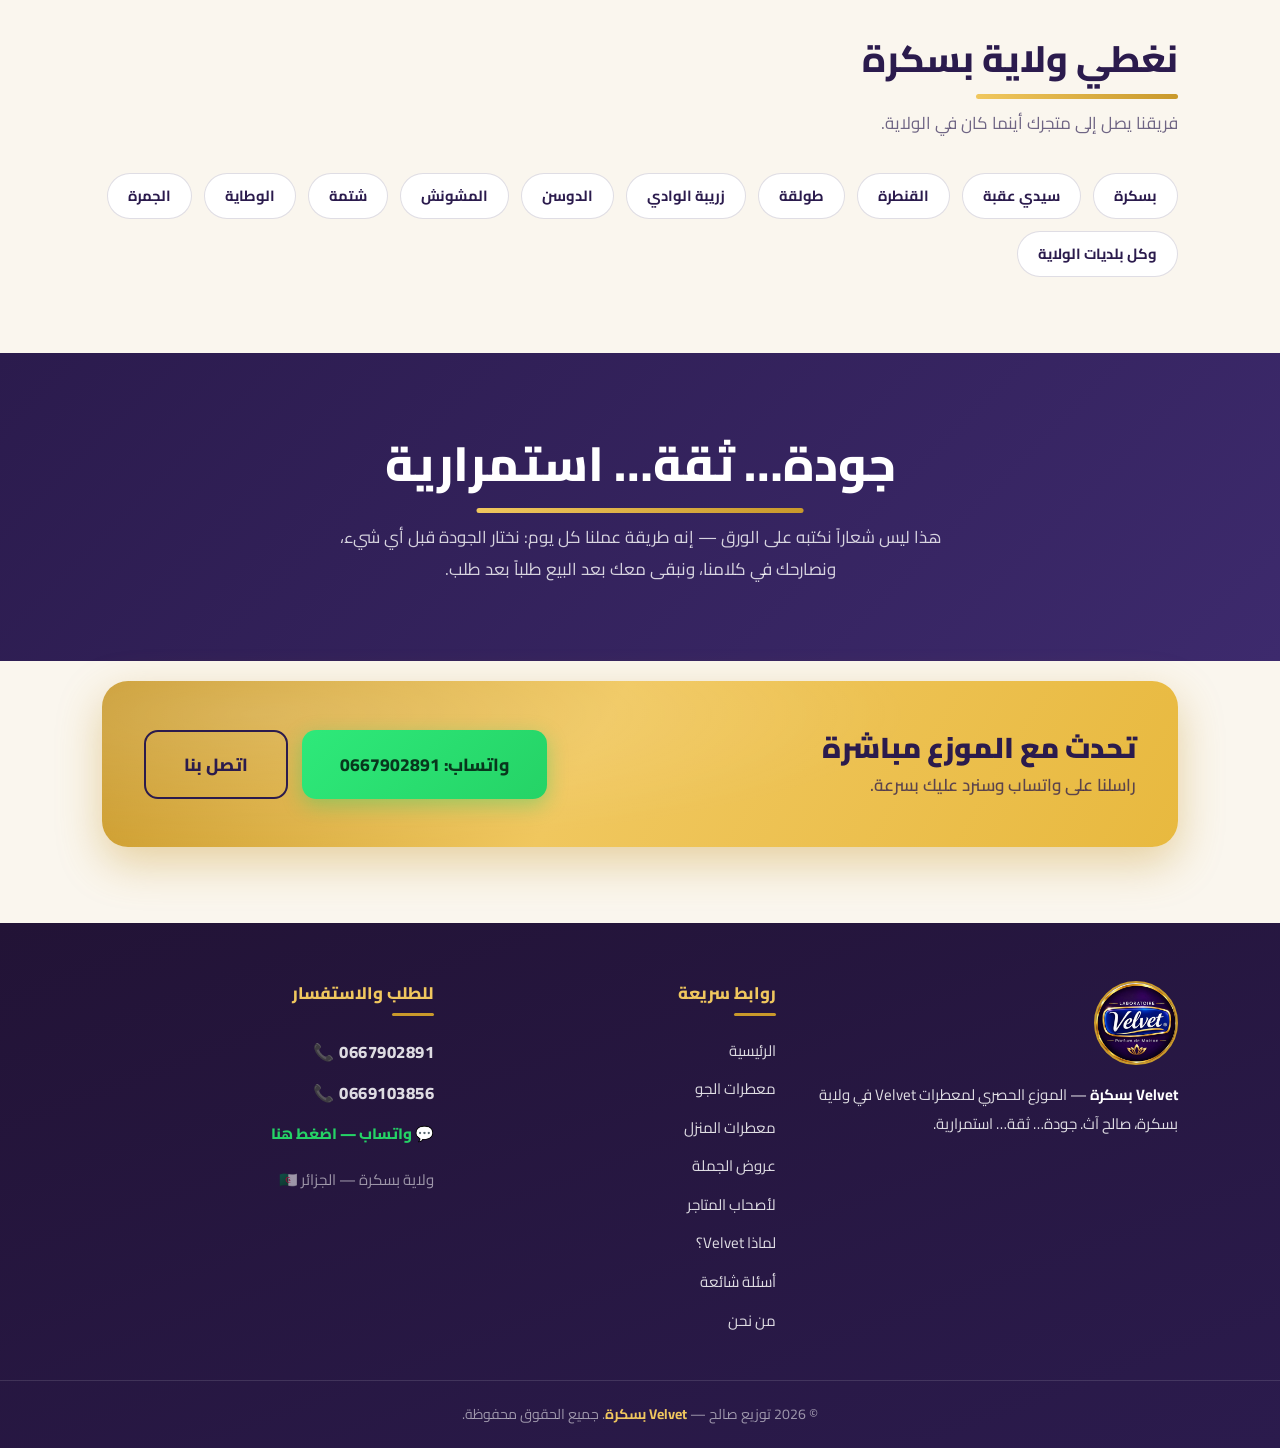
==== commit 9d3d39f7: "Update title and text for صالح آث in index.html" ====
--- a/index.html
+++ b/index.html
@@ -3,7 +3,7 @@
 <head>
   <meta charset="UTF-8">
   <meta name="viewport" content="width=device-width, initial-scale=1.0">
-  <title>من نحن | صالح آث — الموزع الحصري لمعطرات Velvet في بسكرة</title>
+  <title>من نحن | صالح — الموزع الحصري لمعطرات Velvet في بسكرة</title>
   <meta name="description" content="تعرف على صالح آث وفريقه — الموزع الحصري الوحيد لمعطرات Velvet في ولاية بسكرة. جودة… ثقة… استمرارية. 0667902891">
   <link rel="icon" type="image/jpeg" href="assets/img/velvet-logo.jpg">
   <link rel="preconnect" href="https://fonts.googleapis.com">
@@ -51,7 +51,7 @@
         <div class="reveal">
           <h2 class="section-title">الموزع الحصري الوحيد في بسكرة</h2>
           <p class="section-sub" style="margin-bottom: 20px;">
-            صالح آث هو الممثل والموزع الحصري الوحيد لمنتجات مختبر Velvet في ولاية بسكرة.
+            صالح هو الممثل والموزع الحصري الوحيد لمنتجات مختبر Velvet في ولاية بسكرة.
           </p>
           <p>
             هو وفريقه يجوبون أسواق ومتاجر الولاية بلدياً بلدية، يعرضون المنتج على أصحاب المحلات، ويوزعون الصناديق بالجملة مع فلايرات ترويجية.
@@ -173,7 +173,7 @@
       </div>
     </div>
     <div class="footer-bottom">
-      © <span id="year">2026</span> توزيع صالح آث — <span class="gold">Velvet بسكرة</span>. جميع الحقوق محفوظة.
+      © <span id="year">2026</span> توزيع صالح — <span class="gold">Velvet بسكرة</span>. جميع الحقوق محفوظة.
     </div>
   </footer>
 
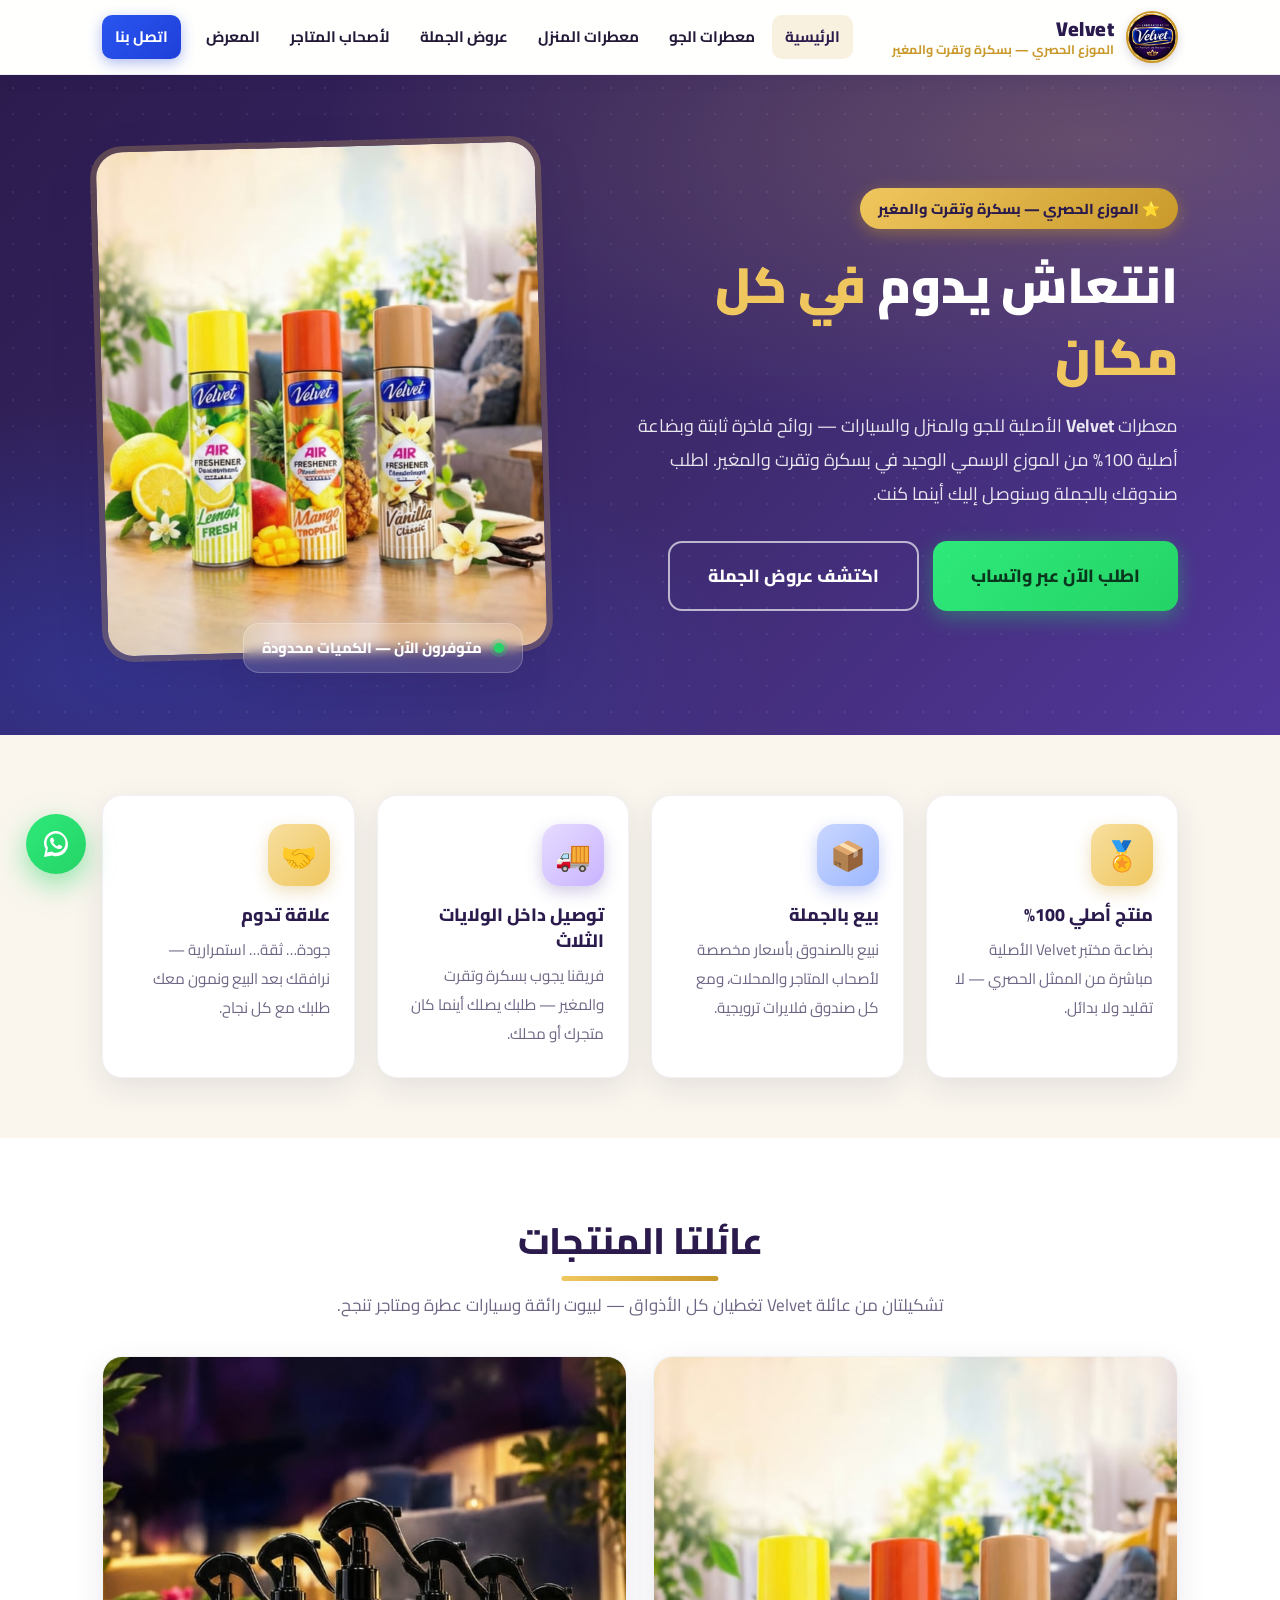
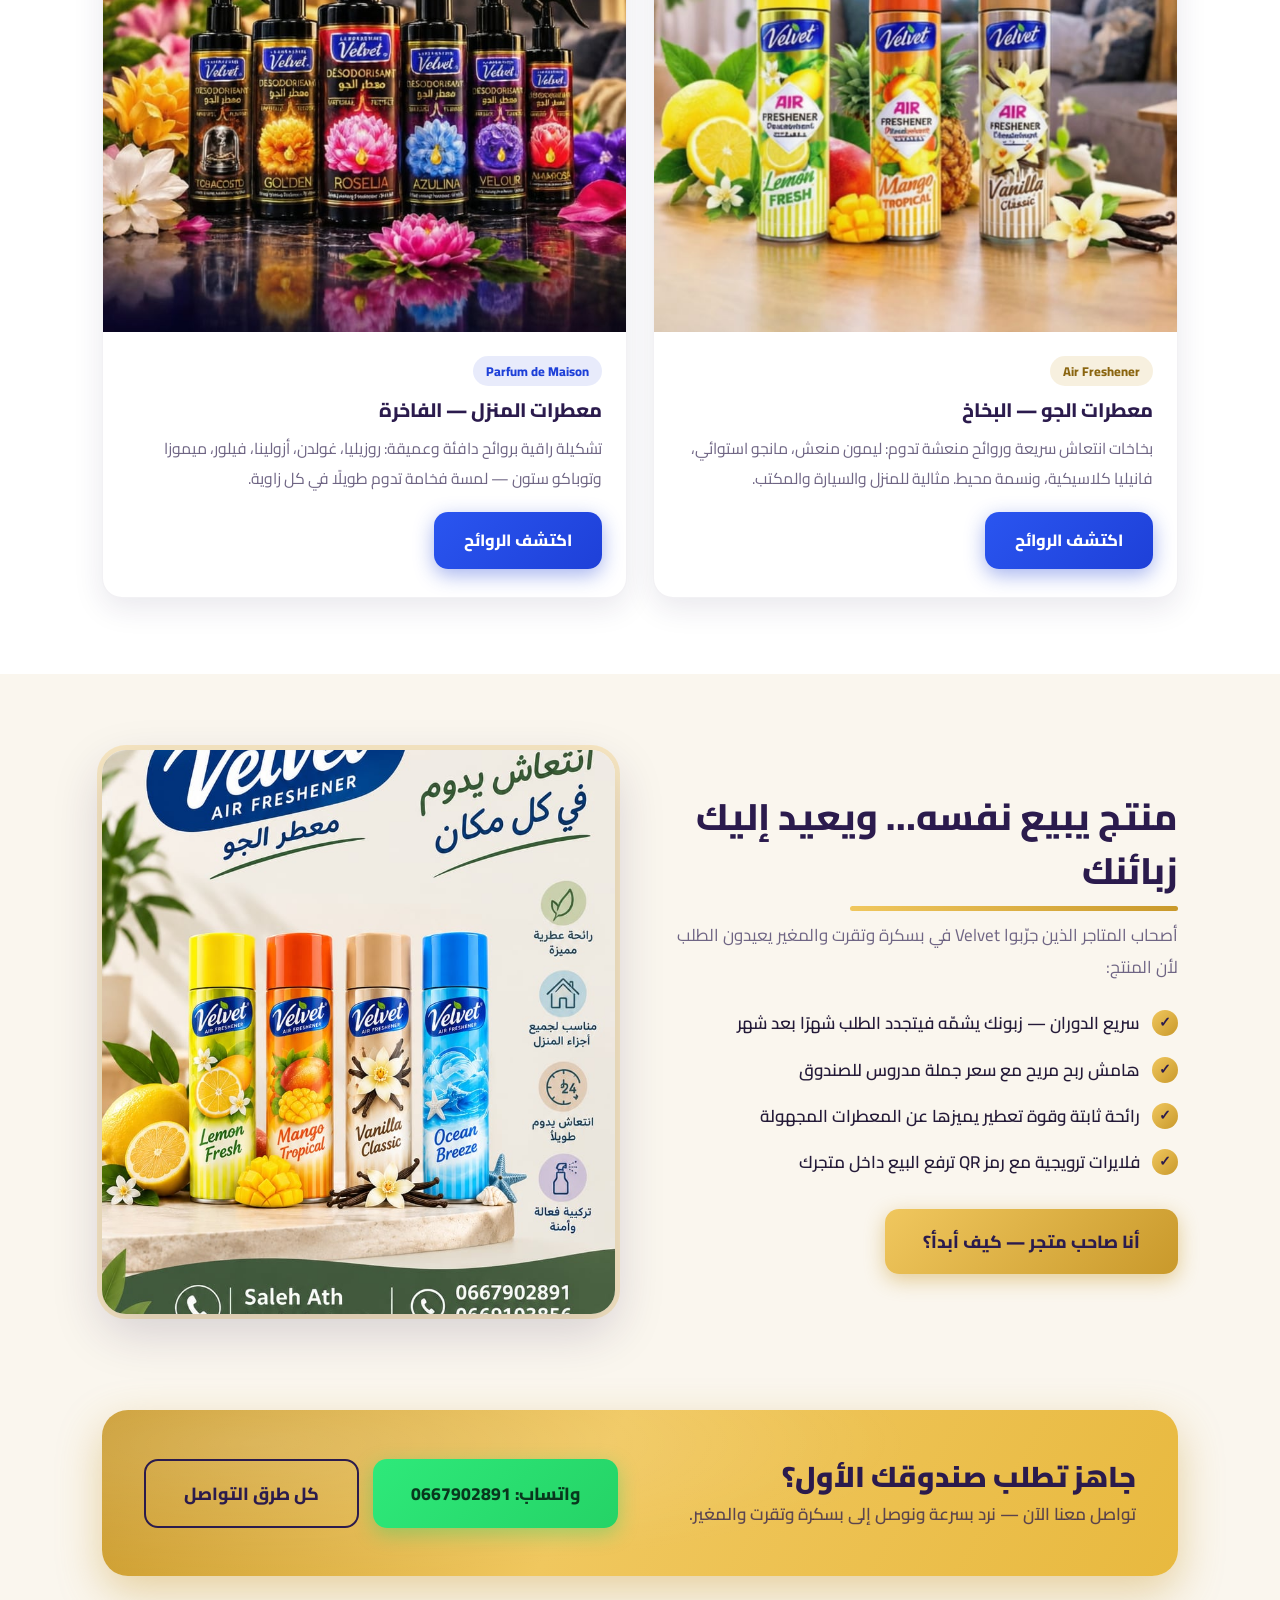
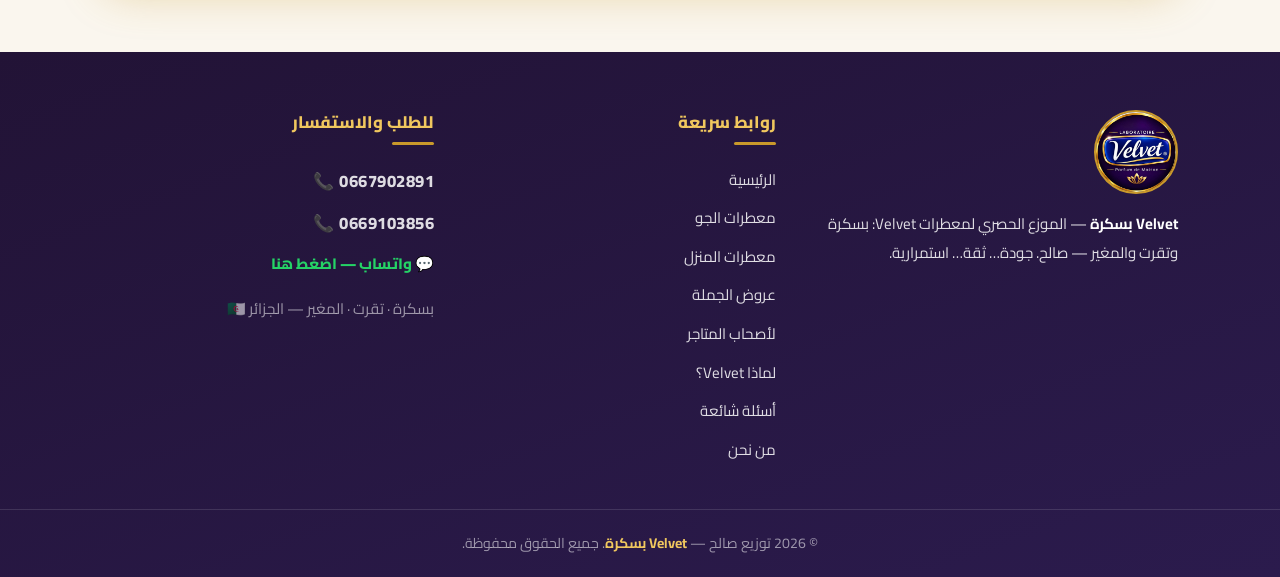
==== commit 9badd594: "Update title and description in index.html" ====
--- a/index.html
+++ b/index.html
@@ -3,8 +3,8 @@
 <head>
   <meta charset="UTF-8">
   <meta name="viewport" content="width=device-width, initial-scale=1.0">
-  <title>من نحن | صالح — الموزع الحصري لمعطرات Velvet في بسكرة</title>
-  <meta name="description" content="تعرف على صالح آث وفريقه — الموزع الحصري الوحيد لمعطرات Velvet في ولاية بسكرة. جودة… ثقة… استمرارية. 0667902891">
+  <title>Velvet بسكرة وتقرت والمغير | معطرات الجو والمنزل — الموزع الحصري صالح</title>
+  <meta name="description" content="معطرات Velvet الأصلية في بسكرة وتقرت والمغير — بيع بالجملة بالصندوق للمتاجر والمحلات. انتعاش يدوم في كل مكان. تواصل مع صالح: 0667902891">
   <link rel="icon" type="image/jpeg" href="assets/img/velvet-logo.jpg">
   <link rel="preconnect" href="https://fonts.googleapis.com">
   <link rel="preconnect" href="https://fonts.gstatic.com" crossorigin>
@@ -20,11 +20,11 @@
         <img src="assets/img/velvet-logo.jpg" alt="شعار Velvet" class="brand-logo">
         <span class="brand-text">
           <strong>Velvet</strong>
-          <small>بسكرة — الموزع الحصري</small>
+          <small>الموزع الحصري — بسكرة وتقرت والمغير</small>
         </span>
       </a>
       <nav class="main-nav" id="mainNav">
-        <a href="index.html">الرئيسية</a>
+        <a href="index.html" class="active">الرئيسية</a>
         <a href="air-freshener.html">معطرات الجو</a>
         <a href="home-parfum.html">معطرات المنزل</a>
         <a href="offers.html">عروض الجملة</a>
@@ -37,109 +37,126 @@
   </header>
 
   <main>
-    <!-- ===== واجهة الصفحة ===== -->
-    <section class="page-hero">
+    <!-- ===== الواجهة الرئيسية ===== -->
+    <section class="hero">
+      <div class="container hero-inner">
+        <div class="hero-copy">
+          <span class="hero-badge">⭐ الموزع الحصري — بسكرة وتقرت والمغير</span>
+          <h1 class="hero-title">انتعاش يدوم <span class="gold">في كل مكان</span></h1>
+          <p class="hero-lead">
+            معطرات <strong>Velvet</strong> الأصلية للجو والمنزل والسيارات — روائح فاخرة ثابتة وبضاعة أصلية 100% من الموزع الرسمي الوحيد في بسكرة وتقرت والمغير. اطلب صندوقك بالجملة وسنوصل إليك أينما كنت.
+          </p>
+          <div class="hero-cta">
+            <a href="https://wa.me/213667902891?text=%D9%85%D8%B1%D8%AD%D8%A8%D8%A7%20%D8%A3%D8%B1%D9%8A%D8%AF%20%D8%B7%D9%84%D8%A8%20%D9%85%D8%B9%D8%B7%D8%B1%D8%A7%D8%AA%20Velvet" class="btn btn-wa btn-lg" target="_blank" rel="noopener">
+              اطلب الآن عبر واتساب
+            </a>
+            <a href="offers.html" class="btn btn-outline btn-lg">اكتشف عروض الجملة</a>
+          </div>
+        </div>
+        <div class="hero-img-wrap">
+          <img src="assets/img/trio-sprays.jpg" alt="معطرات Velvet للجو — ليمون، مانجو، فانيليا" class="hero-img">
+          <div class="hero-strip"><span class="dot"></span> متوفرون الآن — الكميات محدودة</div>
+        </div>
+      </div>
+    </section>
+
+    <!-- ===== شريط الثقة ===== -->
+    <section class="section" style="padding-block: 60px;">
       <div class="container">
-        <h1 class="section-title">من نحن</h1>
-        <p>صالح آث وفريقه — الوجه المعتمد لمعطرات Velvet في ولاية بسكرة، نجوّلكم من بلدية إلى بلدية حتى يصل المنتج الأصلي إلى كل بيت وكل متجر.</p>
-      </div>
-    </section>
-
-    <!-- ===== من هو صالح آث ===== -->
+        <div class="grid-4">
+          <div class="feature reveal">
+            <div class="feature-icon">🏅</div>
+            <h3>منتج أصلي 100%</h3>
+            <p>بضاعة مختبر Velvet الأصلية مباشرة من الممثل الحصري — لا تقليد ولا بدائل.</p>
+          </div>
+          <div class="feature reveal">
+            <div class="feature-icon blue">📦</div>
+            <h3>بيع بالجملة</h3>
+            <p>نبيع بالصندوق بأسعار مخصصة لأصحاب المتاجر والمحلات، ومع كل صندوق فلايرات ترويجية.</p>
+          </div>
+          <div class="feature reveal">
+            <div class="feature-icon purple">🚚</div>
+            <h3>توصيل داخل الولايات الثلاث</h3>
+            <p>فريقنا يجوب بسكرة وتقرت والمغير — طلبك يصلك أينما كان متجرك أو محلك.</p>
+          </div>
+          <div class="feature reveal">
+            <div class="feature-icon">🤝</div>
+            <h3>علاقة تدوم</h3>
+            <p>جودة… ثقة… استمرارية — نرافقك بعد البيع ونمون معك طلبك مع كل نجاح.</p>
+          </div>
+        </div>
+      </div>
+    </section>
+
+    <!-- ===== عائلتا المنتجات ===== -->
+    <section class="section section-alt">
+      <div class="container">
+        <div class="center">
+          <h2 class="section-title">عائلتا المنتجات</h2>
+          <p class="section-sub">تشكيلتان من عائلة Velvet تغطيان كل الأذواق — لبيوت رائقة وسيارات عطرة ومتاجر تنجح.</p>
+        </div>
+        <div class="grid-2">
+          <article class="card reveal">
+            <img src="assets/img/trio-sprays.jpg" alt="معطرات Velvet للجو — الليمون، المانجو، الفانيليا" class="card-img">
+            <div class="card-body">
+              <span class="tag">Air Freshener</span>
+              <h3 class="card-title">معطرات الجو — البخاخ</h3>
+              <p class="card-text">
+                بخاخات انتعاش سريعة وروائح منعشة تدوم: ليمون منعش، مانجو استوائي، فانيليا كلاسيكية، ونسمة محيط. مثالية للمنزل والسيارة والمكتب.
+              </p>
+              <a href="air-freshener.html" class="btn btn-blue">اكتشف الروائح</a>
+            </div>
+          </article>
+          <article class="card reveal">
+            <img src="assets/img/parfum-maison.jpg" alt="معطرات Velvet للمنزل — Parfum de Maison" class="card-img">
+            <div class="card-body">
+              <span class="tag tag-blue">Parfum de Maison</span>
+              <h3 class="card-title">معطرات المنزل — الفاخرة</h3>
+              <p class="card-text">
+                تشكيلة راقية بروائح دافئة وعميقة: روزيليا، غولدن، أزولينا، فيلور، ميموزا وتوباكو ستون — لمسة فخامة تدوم طويلًا في كل زاوية.
+              </p>
+              <a href="home-parfum.html" class="btn btn-blue">اكتشف الروائح</a>
+            </div>
+          </article>
+        </div>
+      </div>
+    </section>
+
+    <!-- ===== لماذا يعود أصحاب المتاجر ===== -->
     <section class="section">
       <div class="container split">
         <div class="reveal">
-          <h2 class="section-title">الموزع الحصري الوحيد في بسكرة</h2>
-          <p class="section-sub" style="margin-bottom: 20px;">
-            صالح هو الممثل والموزع الحصري الوحيد لمنتجات مختبر Velvet في ولاية بسكرة.
-          </p>
-          <p>
-            هو وفريقه يجوبون أسواق ومتاجر الولاية بلدياً بلدية، يعرضون المنتج على أصحاب المحلات، ويوزعون الصناديق بالجملة مع فلايرات ترويجية.
-          </p>
-          <p style="margin-bottom: 24px;">
-            هدفنا بسيط: بيت بسكري رائق وسيارة معطرة ومتجر يربح.
+          <h2 class="section-title">منتج يبيع نفسه… ويعيد إليك زبائنك</h2>
+          <p class="section-sub" style="margin-bottom: 24px;">
+            أصحاب المتاجر الذين جرّبوا Velvet في بسكرة وتقرت والمغير يعيدون الطلب لأن المنتج:
           </p>
           <ul class="check-list">
-            <li>توزيع رسمي وحصري داخل ولاية بسكرة</li>
-            <li>بيع بالجملة بالصندوق للمتاجر والأفراد</li>
-            <li>متابعة زبنائنا وإعادة التزويد دورياً</li>
+            <li>سريع الدوران — زبونك يشمّه فيتجدد الطلب شهرًا بعد شهر</li>
+            <li>هامش ربح مريح مع سعر جملة مدروس للصندوق</li>
+            <li>رائحة ثابتة وقوة تعطير يميزها عن المعطرات المجهولة</li>
+            <li>فلايرات ترويجية مع رمز QR ترفع البيع داخل متجرك</li>
           </ul>
+          <div style="margin-top: 30px;">
+            <a href="for-stores.html" class="btn btn-gold btn-lg">أنا صاحب متجر — كيف أبدأ؟</a>
+          </div>
         </div>
         <div class="split-img-wrap reveal">
-          <img src="assets/img/collection.jpg" alt="عائلتا منتجات Velvet — معطرات الجو والمنزل" class="split-img">
-        </div>
-      </div>
-    </section>
-
-    <!-- ===== قيمنا الثلاث ===== -->
-    <section class="section section-alt">
-      <div class="container">
-        <div class="center">
-          <h2 class="section-title">قيمنا الثلاث</h2>
-          <p class="section-sub">ثلاث كلمات تلخص طريقة عملنا في كل طلب وكل زيارة.</p>
-        </div>
-        <div class="grid-3">
-          <div class="feature reveal">
-            <div class="feature-icon">🏅</div>
-            <h3>الجودة</h3>
-            <p>منتج مختبر أصلي رائحته ثابتة من أول رشة إلى آخر قطرة.</p>
-          </div>
-          <div class="feature reveal">
-            <div class="feature-icon blue">🤝</div>
-            <h3>الثقة</h3>
-            <p>كلامنا واضح وبضاعتنا كما نصفها تماماً.</p>
-          </div>
-          <div class="feature reveal">
-            <div class="feature-icon purple">🔄</div>
-            <h3>الاستمرارية</h3>
-            <p>نحن شركاء نجاحك على المدى الطويل، لا بائع لمرة واحدة.</p>
-          </div>
-        </div>
-      </div>
-    </section>
-
-    <!-- ===== تغطية الولاية ===== -->
-    <section class="section">
-      <div class="container reveal">
-        <h2 class="section-title">نغطي ولاية بسكرة</h2>
-        <p class="section-sub">فريقنا يصل إلى متجرك أينما كان في الولاية.</p>
-        <div class="chip-row">
-          <span class="chip">بسكرة</span>
-          <span class="chip">سيدي عقبة</span>
-          <span class="chip">القنطرة</span>
-          <span class="chip">طولقة</span>
-          <span class="chip">زريبة الوادي</span>
-          <span class="chip">الدوسن</span>
-          <span class="chip">المشونش</span>
-          <span class="chip">شتمة</span>
-          <span class="chip">الوطاية</span>
-          <span class="chip">الجمرة</span>
-          <span class="chip">وكل بلديات الولاية</span>
-        </div>
-      </div>
-    </section>
-
-    <!-- ===== الشعار ===== -->
-    <section class="section section-dark">
-      <div class="container center reveal">
-        <h2 class="section-title" style="font-size: clamp(2rem, 5vw, 3rem);">جودة… ثقة… استمرارية</h2>
-        <p class="section-sub" style="margin-bottom: 0;">
-          هذا ليس شعاراً نكتبه على الورق — إنه طريقة عملنا كل يوم: نختار الجودة قبل أي شيء، ونصارحك في كلامنا، ونبقى معك بعد البيع طلباً بعد طلب.
-        </p>
-      </div>
-    </section>
-
-    <!-- ===== دعوة للتواصل ===== -->
+          <img src="assets/img/flyer-design.jpg" alt="فلاير Velvet الترويجي — انتعاش يدوم في كل مكان" class="split-img">
+        </div>
+      </div>
+    </section>
+
+    <!-- ===== دعوة للطلب ===== -->
     <section class="section" style="padding-top: 20px;">
       <div class="container">
         <div class="cta-band reveal">
           <div>
-            <h2>تحدث مع الموزع مباشرة</h2>
-            <p>راسلنا على واتساب وسنرد عليك بسرعة.</p>
+            <h2>جاهز تطلب صندوقك الأول؟</h2>
+            <p>تواصل معنا الآن — نرد بسرعة ونوصل إلى بسكرة وتقرت والمغير.</p>
           </div>
           <div class="cta-actions">
-            <a href="https://wa.me/213667902891" class="btn btn-wa btn-lg" target="_blank" rel="noopener">واتساب: 0667902891</a>
-            <a href="contact.html" class="btn btn-outline-dark btn-lg">اتصل بنا</a>
+            <a href="https://wa.me/213667902891?text=%D9%85%D8%B1%D8%AD%D8%A8%D8%A7%20%D8%A3%D8%B1%D9%8A%D8%AF%20%D8%B7%D9%84%D8%A8%20%D9%85%D8%B9%D8%B7%D8%B1%D8%A7%D8%AA%20Velvet" class="btn btn-wa btn-lg" target="_blank" rel="noopener">واتساب: 0667902891</a>
+            <a href="contact.html" class="btn btn-outline-dark btn-lg">كل طرق التواصل</a>
           </div>
         </div>
       </div>
@@ -151,7 +168,7 @@
     <div class="container footer-grid">
       <div class="footer-col">
         <img src="assets/img/velvet-logo.jpg" alt="Velvet — Parfum de Maison" class="footer-logo">
-        <p><strong style="color:#fff;">Velvet بسكرة</strong> — الموزع الحصري لمعطرات Velvet في ولاية بسكرة، صالح آث. جودة… ثقة… استمرارية.</p>
+        <p><strong style="color:#fff;">Velvet بسكرة</strong> — الموزع الحصري لمعطرات Velvet: بسكرة وتقرت والمغير — صالح. جودة… ثقة… استمرارية.</p>
       </div>
       <div class="footer-col">
         <h4>روابط سريعة</h4>
@@ -169,7 +186,7 @@
         <a class="footer-phone" href="tel:0667902891">📞 0667902891</a>
         <a class="footer-phone" href="tel:0669103856">📞 0669103856</a>
         <a class="footer-wa" href="https://wa.me/213667902891" target="_blank" rel="noopener">💬 واتساب — اضغط هنا</a>
-        <p class="footer-note">ولاية بسكرة — الجزائر 🇩🇿</p>
+        <p class="footer-note">بسكرة · تقرت · المغير — الجزائر 🇩🇿</p>
       </div>
     </div>
     <div class="footer-bottom">
